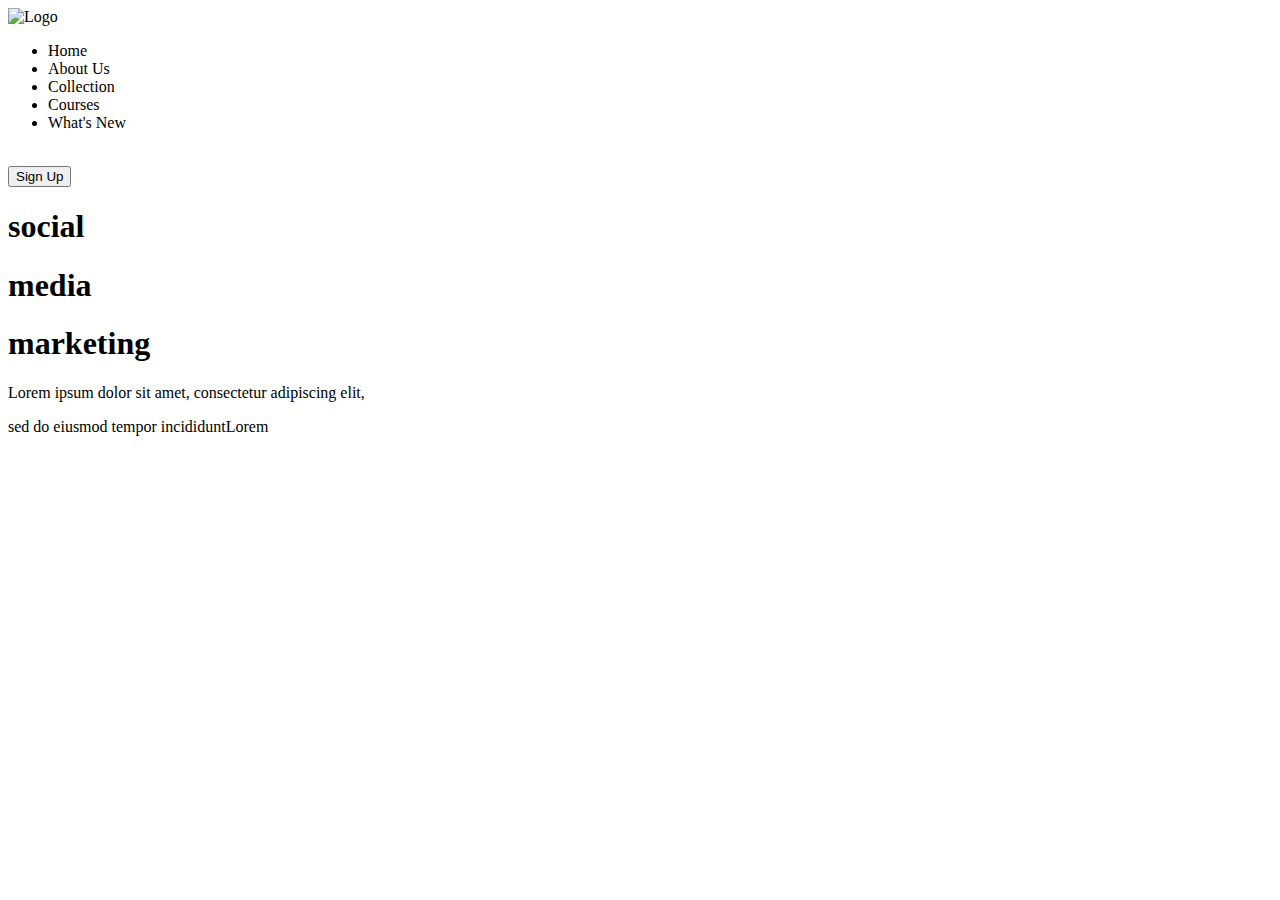
==== index.html @ 6de28777 "pagina web figma" ====
<!DOCTYPE html>
<html lang="en">
<head>
    <meta charset="UTF-8">
    <meta name="viewport" content="width=device-width, initial-scale=1.0">
    <title>Tu título aquí</title>
    <link rel="stylesheet" href="css/styles.css">
</head>
<body>
    <header class="page-header">
        <div class="logo">
            <img src="img/Captura de pantalla de 2023-10-30 08-28-24.png" alt="Logo">
        </div>
            <ul class="menu">
                <li class="Home">Home</li>
                <li>About Us</li>
                <li>Collection</li>
                <li>Courses</li>
                <li>What's New</li>
            </ul>
        
        <div class="search">
         <img src="img/search.svg" alt="" srcset="">
        </div>
        <div class="container">
            <button class="signup-button">Sign Up</button>
        </div>
    </header>
    <div class="content" id="text-container">
        <div>
            
            <h1>social</h1><div>
            <h1>media</h1></div>
            <h1 class="marketing">marketing</h1>
        </div>
    </div>
    <div>
    <p>Lorem ipsum dolor sit amet, consectetur adipiscing elit,</p>
    <p> sed do eiusmod tempor incididuntLorem </p></p>
    </div>
</body>
</html>
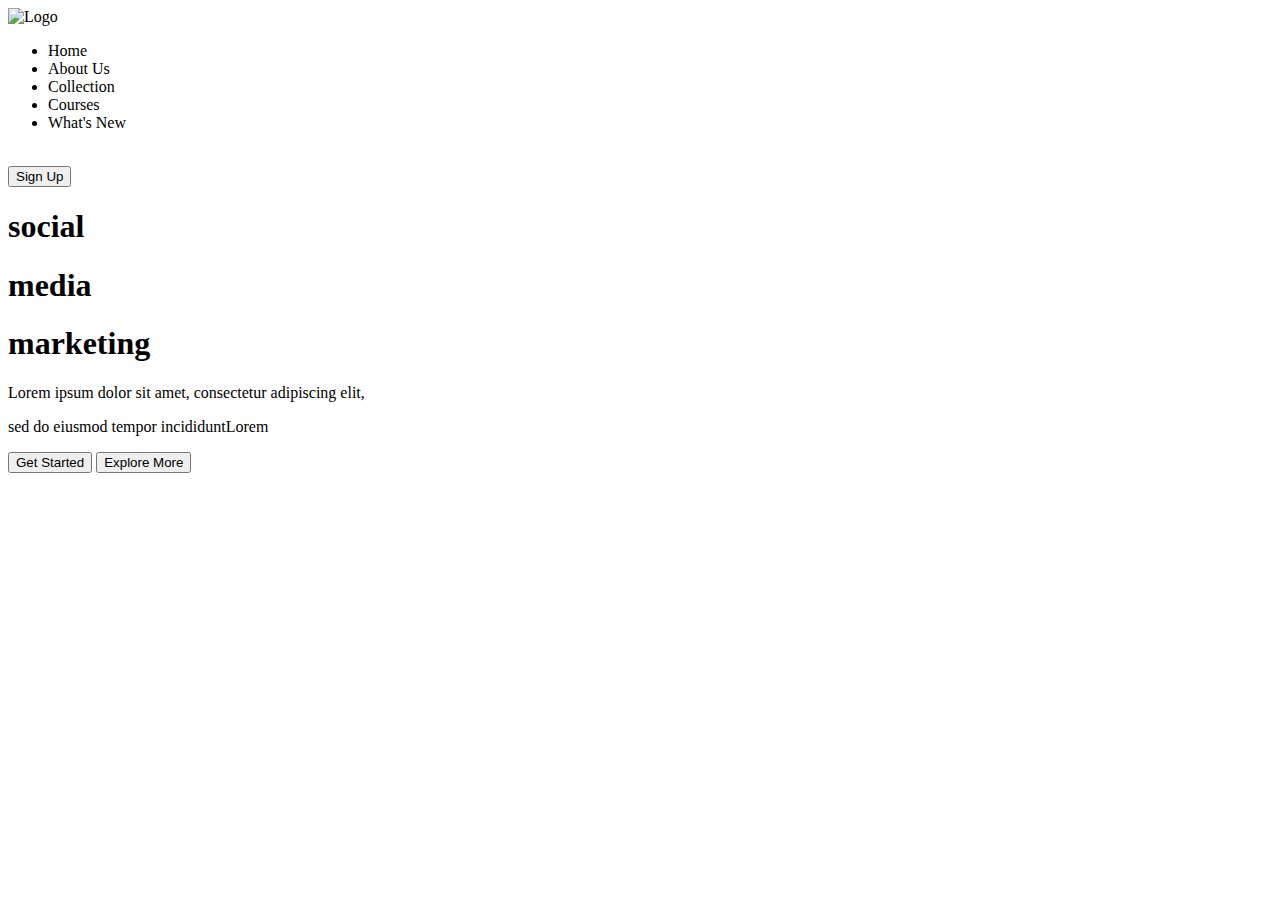
==== commit 17327535: "Add files via upload" ====
--- a/index.html
+++ b/index.html
@@ -3,40 +3,53 @@
 <head>
     <meta charset="UTF-8">
     <meta name="viewport" content="width=device-width, initial-scale=1.0">
-    <title>Tu título aquí</title>
+    <title>( º__º )</title>
     <link rel="stylesheet" href="css/styles.css">
 </head>
 <body>
     <header class="page-header">
         <div class="logo">
-            <img src="img/Captura de pantalla de 2023-10-30 08-28-24.png" alt="Logo">
+            <img src="img/PO T.svg" alt="Logo">
         </div>
-            <ul class="menu">
-                <li class="Home">Home</li>
-                <li>About Us</li>
-                <li>Collection</li>
-                <li>Courses</li>
-                <li>What's New</li>
-            </ul>
-        
+            <nav>
+                 <ul class="menu">
+                     <li class="Home"> <a href="Home"></a>Home</li>
+                     <li><a href="About"></a>About Us</li>
+                     <li> <a href="Collection"></a>Collection</li>
+                     <li> <a href="Courses"></a>Courses</li>
+                     <li><a href="New"></a>What's New</li>
+                </ul>
+            </nav>
         <div class="search">
-         <img src="img/search.svg" alt="" srcset="">
+             <img src="img/search.svg" alt="" srcset="">
         </div>
         <div class="container">
             <button class="signup-button">Sign Up</button>
         </div>
     </header>
-    <div class="content" id="text-container">
-        <div>
-            
-            <h1>social</h1><div>
-            <h1>media</h1></div>
-            <h1 class="marketing">marketing</h1>
-        </div>
+             <div class="content" id="text-container">
+                 <div>
+                  <h1>social</h1><div>
+                  <h1>media</h1></div>
+                  <h1 class="marketing">marketing</h1>
+             </div>
     </div>
     <div>
     <p>Lorem ipsum dolor sit amet, consectetur adipiscing elit,</p>
     <p> sed do eiusmod tempor incididuntLorem </p></p>
+    <div class="container">
+        <button class="get-started">Get Started</button>
+        <button class="explore-more">Explore More </button>
     </div>
+    
+    <footer class="container">
+        <img src="img/Group-3.svg" alt="">
+        <img src="img/Group-4.svg" alt="">
+        <img src="img/Group-5.svg" alt="">
+    </footer>
 </body>
 </html>
+
+<!--<div class="foto-vieja">
+            <img src="img/Frame.svg" alt="Foto">
+    <!/div>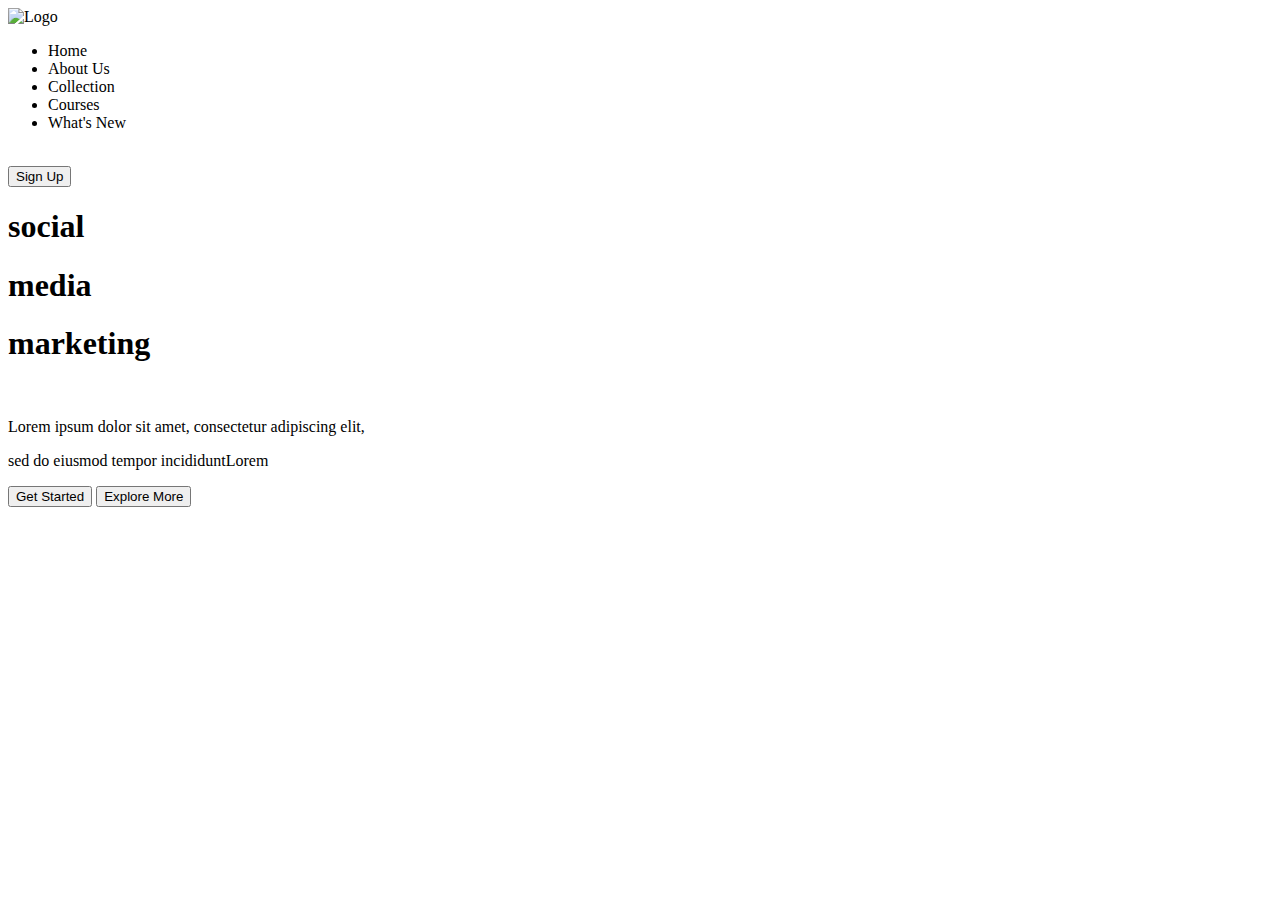
==== commit 91e1d918: "Add files via upload" ====
--- a/index.html
+++ b/index.html
@@ -21,7 +21,7 @@
                 </ul>
             </nav>
         <div class="search">
-             <img src="img/search.svg" alt="" srcset="">
+             <img src="img/search.svg" alt="">
         </div>
         <div class="container">
             <button class="signup-button">Sign Up</button>
@@ -33,23 +33,33 @@
                   <h1>media</h1></div>
                   <h1 class="marketing">marketing</h1>
              </div>
-    </div>
-    <div>
-    <p>Lorem ipsum dolor sit amet, consectetur adipiscing elit,</p>
-    <p> sed do eiusmod tempor incididuntLorem </p></p>
+                
+                <div><img class="img-iman" src="img/Frame-1.svg" alt=""></div>
+
+                <div class="text-container">
+                     <p>Lorem ipsum dolor sit amet, consectetur adipiscing elit,</p>
+                     <p> sed do eiusmod tempor incididuntLorem</p>
+                </div>
     <div class="container">
         <button class="get-started">Get Started</button>
         <button class="explore-more">Explore More </button>
     </div>
-    
-    <footer class="container">
-        <img src="img/Group-3.svg" alt="">
-        <img src="img/Group-4.svg" alt="">
-        <img src="img/Group-5.svg" alt="">
-    </footer>
+
+    <div>
+        <div><img class="group"  src="img/Group.svg" alt=""><img class="group"  src="img/Group-1.svg" alt=""></div>
+    </div>   
+
+    <div class="container">
+        <div class="imagen-movil"><img src="img/Group-2.svg" alt=""></div>
+        <img class="group1"  src="img/Group-3.svg" alt="">
+        <img class="group1"  src="img/Group-4.svg" alt="">
+        <img class="group1"  src="img/Group-5.svg" alt="">
+        <img class="group2"  src="img/Frame-5.svg" alt="">
+        <img class="group3"  src="img/Frame-9.svg" alt="">
+        <img class="group4"  src="img/Frame-6.svg" alt="">
+        <div><img class="group5" src="img/Frame-3.svg" alt=""></div>
+        <div><img class="group6" src="img/Frame-7.svg" alt=""></div>
+    </div>
+ 
 </body>
 </html>
-
-<!--<div class="foto-vieja">
-            <img src="img/Frame.svg" alt="Foto">
-    <!/div>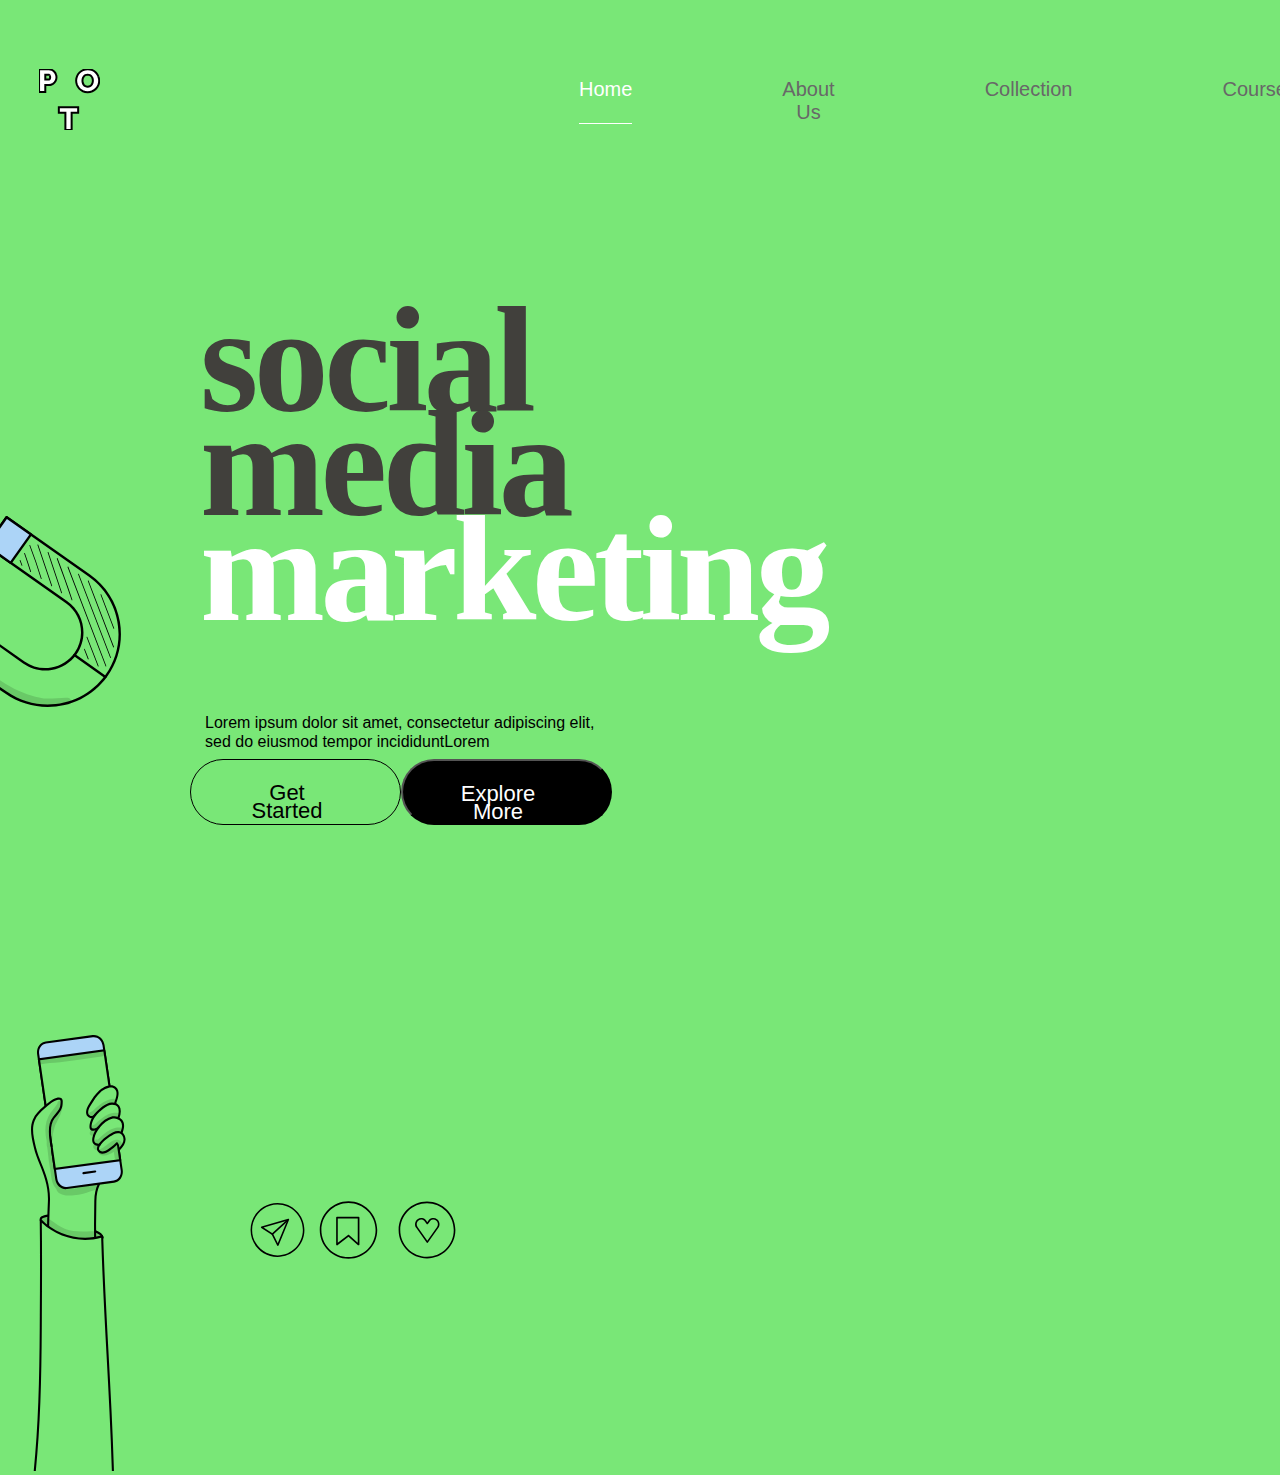
==== commit 93fe11ec: "Update index.html" ====
--- a/index.html
+++ b/index.html
@@ -4,12 +4,12 @@
     <meta charset="UTF-8">
     <meta name="viewport" content="width=device-width, initial-scale=1.0">
     <title>( º__º )</title>
-    <link rel="stylesheet" href="css/styles.css">
+    <link rel="stylesheet" href="styles.css">
 </head>
 <body>
     <header class="page-header">
         <div class="logo">
-            <img src="img/PO T.svg" alt="Logo">
+            <img src="PO T.svg" alt="Logo">
         </div>
             <nav>
                  <ul class="menu">
@@ -21,7 +21,7 @@
                 </ul>
             </nav>
         <div class="search">
-             <img src="img/search.svg" alt="">
+             <img src="search.svg" alt="">
         </div>
         <div class="container">
             <button class="signup-button">Sign Up</button>
@@ -34,7 +34,7 @@
                   <h1 class="marketing">marketing</h1>
              </div>
                 
-                <div><img class="img-iman" src="img/Frame-1.svg" alt=""></div>
+                <div><img class="img-iman" src="Frame-1.svg" alt=""></div>
 
                 <div class="text-container">
                      <p>Lorem ipsum dolor sit amet, consectetur adipiscing elit,</p>
@@ -46,19 +46,19 @@
     </div>
 
     <div>
-        <div><img class="group"  src="img/Group.svg" alt=""><img class="group"  src="img/Group-1.svg" alt=""></div>
+        <div><img class="group"  src="Group.svg" alt=""><img class="group"  src="Group-1.svg" alt=""></div>
     </div>   
 
     <div class="container">
-        <div class="imagen-movil"><img src="img/Group-2.svg" alt=""></div>
-        <img class="group1"  src="img/Group-3.svg" alt="">
-        <img class="group1"  src="img/Group-4.svg" alt="">
-        <img class="group1"  src="img/Group-5.svg" alt="">
-        <img class="group2"  src="img/Frame-5.svg" alt="">
-        <img class="group3"  src="img/Frame-9.svg" alt="">
-        <img class="group4"  src="img/Frame-6.svg" alt="">
-        <div><img class="group5" src="img/Frame-3.svg" alt=""></div>
-        <div><img class="group6" src="img/Frame-7.svg" alt=""></div>
+        <div class="imagen-movil"><img src="Group-2.svg" alt=""></div>
+        <img class="group1"  src="Group-3.svg" alt="">
+        <img class="group1"  src="Group-4.svg" alt="">
+        <img class="group1"  src="Group-5.svg" alt="">
+        <img class="group2"  src="Frame-5.svg" alt="">
+        <img class="group3"  src="Frame-9.svg" alt="">
+        <img class="group4"  src="Frame-6.svg" alt="">
+        <div><img class="group5" src="Frame-3.svg" alt=""></div>
+        <div><img class="group6" src="Frame-7.svg" alt=""></div>
     </div>
  
 </body>
--- a/styles.css
+++ b/styles.css
@@ -0,0 +1,202 @@
+.page-header {
+    display: flex;
+    align-items: center;
+    justify-content: space-between;
+    padding: 39px;
+}
+
+img{
+    margin: 0px;
+    padding: 0px;
+}
+
+.search{
+    display: flex;
+    justify-content: flex-end;
+    width: 15%;
+}
+
+
+.menu {
+    display: flex;
+    list-style-type: none;
+    font-family: 'Raleway', sans-serif;
+    margin: 39px;
+    padding: 10;
+    font-size: 20px;
+    text-align: center;
+    color: #686868;
+}
+
+.menu li {
+    margin-right: 150px;
+}
+
+.Home{
+    margin-left: 400px;
+    color: #ffffff;
+    border-bottom: 1px solid #fff;
+    font-family: 'Raleway', sans-serif;
+}
+
+.signup-button {
+    margin-right: 50px;
+    background-color: #79E777;
+    color: #FFF;
+    font-family: 'Raleway', sans-serif;
+    font-size: 20px;
+    font-style: normal;
+    font-weight: 400;
+    line-height: normal;
+    width: 123px;
+    height: 36px;
+    flex-shrink: 0;
+    border-radius: 20px;
+    border: 1px solid #FFF;
+}
+
+.signup-button:hover {
+    background-color: #45a049;
+}
+
+body{
+    background-color: #79E777;
+    margin: auto;
+}
+
+div{
+    margin: 0px;
+}
+
+div.image-container {
+    margin: 2px;
+}
+
+
+h1{
+    color: #41403c;
+    font-size: 150px;
+    font-style: normal;
+    font-weight: 700;
+    line-height: 76.3%; 
+    letter-spacing: -4.5px;
+    margin-left: 200px;
+    margin-bottom: -110px;
+}
+
+h1.marketing{
+    color: #fff;
+    
+}
+
+p{
+    margin-top: 0px;
+    margin-left: 205px;
+    margin-bottom: -5px;
+    font-family: 'Roboto', sans-serif;
+}
+
+.container{
+    display: flex;
+}
+.get-started{
+    margin-left: 190px;
+    margin-top: 10px;
+    text-align: center;
+    display: flex;
+    width: 211px;
+    height: 66px;
+    padding: 24px 57px 24px 40px;
+    align-items: flex-start;
+    gap: 10px;
+    flex-shrink: 0;
+    border-radius: 40px;
+    border: 1px solid #000;
+    background: #79E777;
+    color: #000;
+    font-family: 'Raleway', sans-serif;
+    font-size: 22px;
+    font-style: normal;
+    font-weight: 500;
+    line-height: 18px;
+}
+
+.get-started:hover{
+    background-color: #45a049;
+}
+.explore-more{
+    margin-top: 10px;
+    color: #FFF;
+    font-family: 'Raleway', sans-serif;
+    font-size: 22px;
+    font-style: normal;
+    font-weight: 500;
+    line-height: 18px;
+    display: flex;
+    width: 211px;
+    height: 66px;
+    padding: 24px 57px 24px 40px;
+    align-items: flex-start;
+    gap: 10px;
+    flex-shrink: 0;
+    border-radius: 40px;
+    background: #000;
+}
+
+.explore-more:hover{
+    background-color: #3d3d3d;
+}
+
+.text-container{
+    margin: 0;
+    padding: 0;
+    line-height: 1.5;
+
+}
+
+
+.imagen-movil{
+    margin: 0%;
+    margin-top: 50px;
+    margin-right: 120px;
+    margin-left: 31px;
+}
+
+img.group{
+    margin-left: -2000px;
+
+}
+
+img.group2{
+    margin-left: 820px;
+}
+
+img.group3{
+    margin-left: 100px;
+}
+
+img.group4{
+    margin-left: 100px;
+}
+
+img.group5{
+    margin-right: 100px;
+}
+
+img.group6{
+    margin-right: 10px;
+}
+
+img.group7{
+    margin-left: 1900px;
+    margin-top: -40px;
+}
+
+img.group1:hover{
+    background-color: #69956814;
+}
+
+footer{
+    margin: auto;
+}
+
